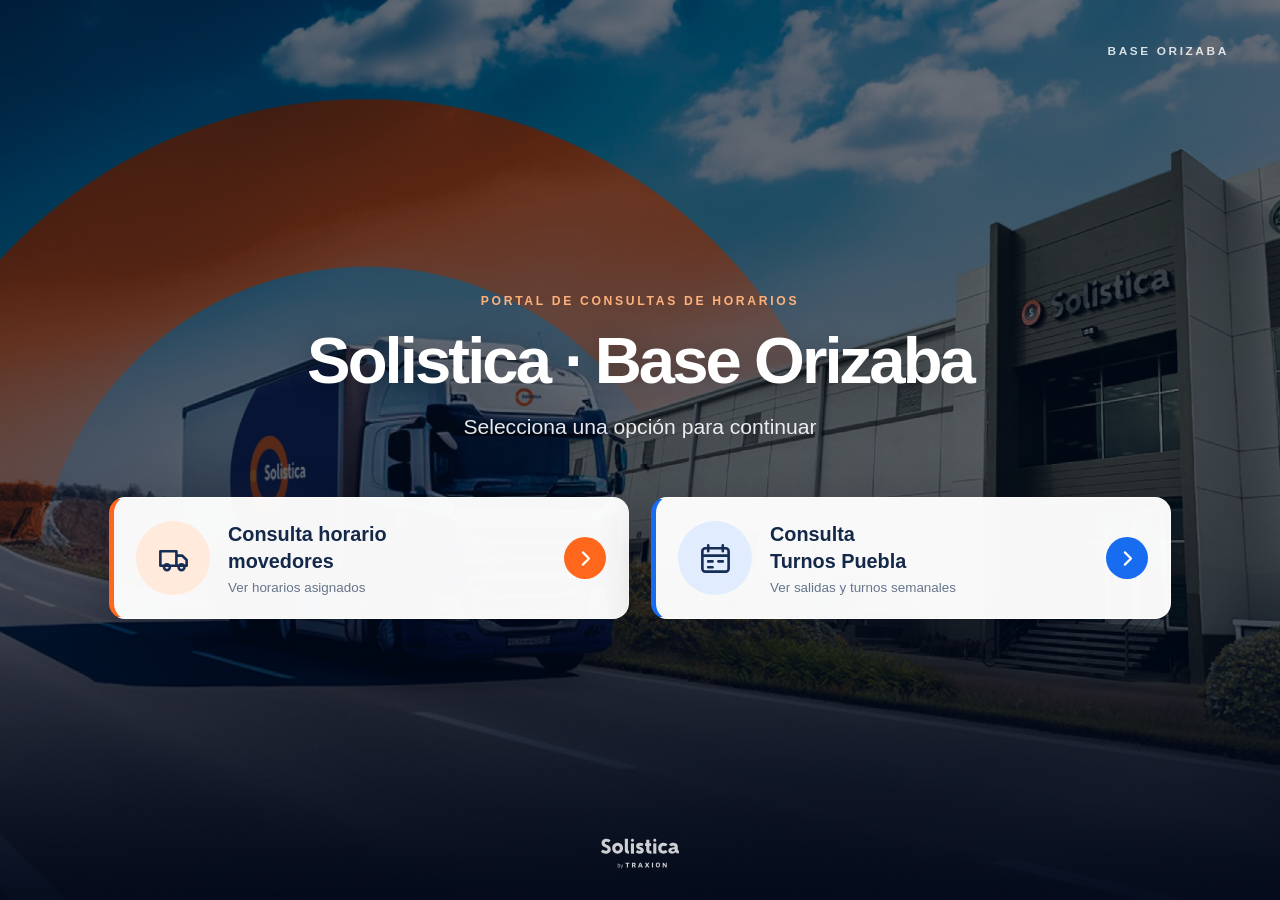
==== index.html @ ef9652c3 "Change Apply" ====
<!DOCTYPE html>
<html lang="es">
<head>
  <meta charset="UTF-8">
  <meta name="viewport" content="width=device-width, initial-scale=1.0">
  <meta name="theme-color" content="#071a2d">
  <meta name="description" content="Centro Operativo Solistica Base Orizaba. Acceso a horarios de movedores y turnos Puebla.">
  <title>Centro Operativo | Solistica Base Orizaba</title>
  <link rel="stylesheet" href="styles.css">
</head>
<body>
  <main class="hero">
    <header class="site-header"><div class=""></div></span></a>
      <span class="header-label">BASE ORIZABA</span>
    </header>

    <section class="welcome" aria-labelledby="page-title">
      <div class="intro">
        <p class="eyebrow">PORTAL DE CONSULTAS DE HORARIOS</p>
        <h1 id="page-title">Solistica · Base Orizaba</h1>
        <p class="subtitle">Selecciona una opción para continuar</p>
      </div>

      <nav class="menu-grid" aria-label="Consultas disponibles">
        <a class="menu-card menu-card--orange" href="./horarios-movedores/">
          <span class="menu-icon" aria-hidden="true">
            <svg viewBox="0 0 24 24" fill="none" stroke="currentColor" stroke-width="1.8" stroke-linecap="round" stroke-linejoin="round">
              <path d="M3 7h11v10H3zM14 10h4l3 3v4h-7z"/>
              <circle cx="7.5" cy="18" r="2"/><circle cx="17.5" cy="18" r="2"/>
            </svg>
          </span>
          <span class="menu-copy">
            <strong>Consulta horario<br>movedores</strong>
            <small>Ver horarios asignados</small>
          </span>
          <span class="menu-arrow" aria-hidden="true">
            <svg viewBox="0 0 24 24" fill="none" stroke="currentColor" stroke-width="2.5" stroke-linecap="round" stroke-linejoin="round"><path d="m9 5 7 7-7 7"/></svg>
          </span>
        </a>

        <a class="menu-card menu-card--blue" href="./turnospuebla/">
          <span class="menu-icon" aria-hidden="true">
            <svg viewBox="0 0 24 24" fill="none" stroke="currentColor" stroke-width="1.8" stroke-linecap="round" stroke-linejoin="round">
              <rect x="3" y="5" width="18" height="16" rx="2"/>
              <path d="M7 3v4M17 3v4M3 10h18M7 14h3M14 14h3M7 18h3"/>
            </svg>
          </span>
          <span class="menu-copy">
            <strong>Consulta<br>Turnos Puebla</strong>
            <small>Ver salidas y turnos semanales</small>
          </span>
          <span class="menu-arrow" aria-hidden="true">
            <svg viewBox="0 0 24 24" fill="none" stroke="currentColor" stroke-width="2.5" stroke-linecap="round" stroke-linejoin="round"><path d="m9 5 7 7-7 7"/></svg>
          </span>
        </a>
      </nav>
    </section>

    <footer class="site-footer">
      <img src="./assets/logo-solistica.svg" alt="Solistica">
    </footer>
  </main>
</body>
</html>
---- styles.css ----
/* Página principal responsive - Centro Operativo Solistica */
:root {
  font-family: "Segoe UI", Arial, sans-serif;
  color: #fff;
  background: #071a2d;
  font-synthesis: none;
  text-rendering: optimizeLegibility;
  -webkit-font-smoothing: antialiased;
}
* { box-sizing: border-box; }
html,
body {
  width: 100%;
  height: 100%;
  margin: 0;
  overflow: hidden;
  overscroll-behavior: none;
}
.hero {
  position: relative;
  isolation: isolate;
  width: 100%;
  height: 100vh;
  height: 100dvh;
  min-height: 0;
  max-height: 100vh;
  max-height: 100dvh;
  display: flex;
  flex-direction: column;
  overflow: hidden;
  background: #0a1d30 url("assets/Blog_TultePark.webp") center center / cover no-repeat;
}
.hero::before {
  content: "";
  position: absolute;
  z-index: -1;
  inset: 0;
  background: linear-gradient(180deg, rgba(0, 12, 29, .57) 0%, rgba(2, 13, 31, .63) 52%, rgba(0, 8, 23, .77) 100%);
}
.site-header {
  display: flex;
  justify-content: space-between;
  align-items: center;
  gap: 1rem;
  padding: clamp(24px, 3.4vw, 52px) clamp(24px, 4vw, 72px);
}
.brand {
  color: white;
  font-size: clamp(1.65rem, 2.4vw, 2.2rem);
  font-weight: 800;
  letter-spacing: -.055em;
  line-height: 1;
  text-decoration: none;
}
.brand-dot { color: #ff6b1a; }
.header-label {
  font-size: .74rem;
  letter-spacing: .22em;
  font-weight: 800;
  opacity: .82;
}
.welcome {
  width: min(100%, 1110px);
  min-height: 0;
  margin: auto;
  padding: clamp(1rem, 3vh, 2rem) 24px clamp(1rem, 5vh, 5rem);
  text-align: center;
}
.eyebrow {
  margin: 0 0 16px;
  color: #ffb17d;
  font-size: .76rem;
  letter-spacing: .22em;
  font-weight: 800;
}
h1 {
  margin: 0;
  font-weight: 800;
  line-height: 1.13;
  font-size: clamp(2.45rem, 5.1vw, 4.55rem);
  letter-spacing: -.045em;
  text-shadow: 0 4px 24px rgba(0,0,0,.22);
}
.subtitle {
  margin: 17px 0 0;
  color: rgba(255,255,255,.9);
  font-size: clamp(1rem, 1.65vw, 1.35rem);
}
.menu-grid {
  display: grid;
  grid-template-columns: repeat(2, minmax(0, 1fr));
  gap: 22px;
  margin-top: clamp(32px, 4.7vw, 58px);
}
.menu-card {
  --accent: #ff671d;
  --tint: #ffeadc;
  display: flex;
  align-items: center;
  gap: 18px;
  min-height: 122px;
  padding: 21px 22px;
  color: #142849;
  text-decoration: none;
  text-align: left;
  background: rgba(255,255,255,.97);
  border: 1px solid rgba(255,255,255,.8);
  border-left: 5px solid var(--accent);
  border-radius: 16px;
  box-shadow: 0 18px 50px rgba(0, 8, 29, .28);
  transition: transform .2s ease, box-shadow .2s ease;
}
.menu-card--blue { --accent: #176cf0; --tint: #e1edff; }
.menu-card:hover {
  transform: translateY(-5px);
  box-shadow: 0 25px 55px rgba(0, 8, 29, .38);
}
.menu-card:focus-visible, .brand:focus-visible {
  outline: 3px solid #fff;
  outline-offset: 4px;
}
.menu-icon {
  display: grid;
  place-items: center;
  flex: 0 0 74px;
  height: 74px;
  border-radius: 50%;
  background: var(--tint);
  color: #162d55;
}
.menu-icon svg { width: 35px; height: 35px; }
.menu-copy { flex: 1; min-width: 0; }
.menu-copy strong {
  display: block;
  font-size: clamp(1.02rem, 1.55vw, 1.3rem);
  font-weight: 800;
  line-height: 1.32;
}
.menu-copy small {
  display: block;
  margin-top: 6px;
  color: #66758b;
  font-size: .84rem;
}
.menu-arrow {
  display: grid;
  place-items: center;
  flex: 0 0 42px;
  height: 42px;
  border-radius: 50%;
  background: var(--accent);
  color: #fff;
}
.menu-arrow svg { width: 21px; height: 21px; }
.site-footer {
  padding: 0 22px 23px;
  text-align: center;
}
.site-footer img {
  display: block;
  width: 78px;
  height: auto;
  margin: 0 auto;
  opacity: .8;
}
@media (max-width: 720px) {
  .hero {
    background-position: 38% center;
  }
  .hero::before {
    background: linear-gradient(180deg, rgba(1,12,30,.57), rgba(1,13,31,.72) 50%, rgba(0,8,24,.80));
  }
  .site-header { padding: 20px 22px; }
  .header-label { font-size: .62rem; letter-spacing: .12em; }
  .welcome { padding: clamp(12px, 3vh, 20px) 22px clamp(12px, 4vh, 24px); }
  .eyebrow { font-size: .65rem; }
  .menu-grid { grid-template-columns: 1fr; gap: 12px; margin-top: 22px; }
  .menu-card {
    min-height: 86px;
    padding: 13px 15px;
    gap: 13px;
    transition: none;
  }
  .menu-card:hover {
    transform: none;
    box-shadow: 0 18px 50px rgba(0, 8, 29, .28);
  }
  .menu-icon { flex-basis: 58px; height: 58px; }
  .menu-icon svg { width: 29px; height: 29px; }
  .menu-arrow { flex-basis: 36px; height: 36px; }
  .menu-copy small { font-size: .76rem; }
}
@media (max-width: 370px) {
  .menu-card { gap: 9px; }
  .menu-copy strong { font-size: .98rem; }
  .menu-icon { flex-basis: 49px; height: 49px; }
}
@media (max-width: 720px) and (max-height: 600px) {
  .site-header { padding-top: 14px; padding-bottom: 14px; }
  .welcome { padding-top: 12px; padding-bottom: 16px; }
  .eyebrow { margin-bottom: 10px; }
  .subtitle { margin-top: 10px; }
  .menu-grid { margin-top: 16px; }
  .menu-card { min-height: 76px; padding-top: 10px; padding-bottom: 10px; }
  .menu-icon { flex-basis: 48px; height: 48px; }
  .menu-icon svg { width: 25px; height: 25px; }
  .menu-copy small { margin-top: 3px; }
  .site-footer { padding-bottom: 12px; }
}
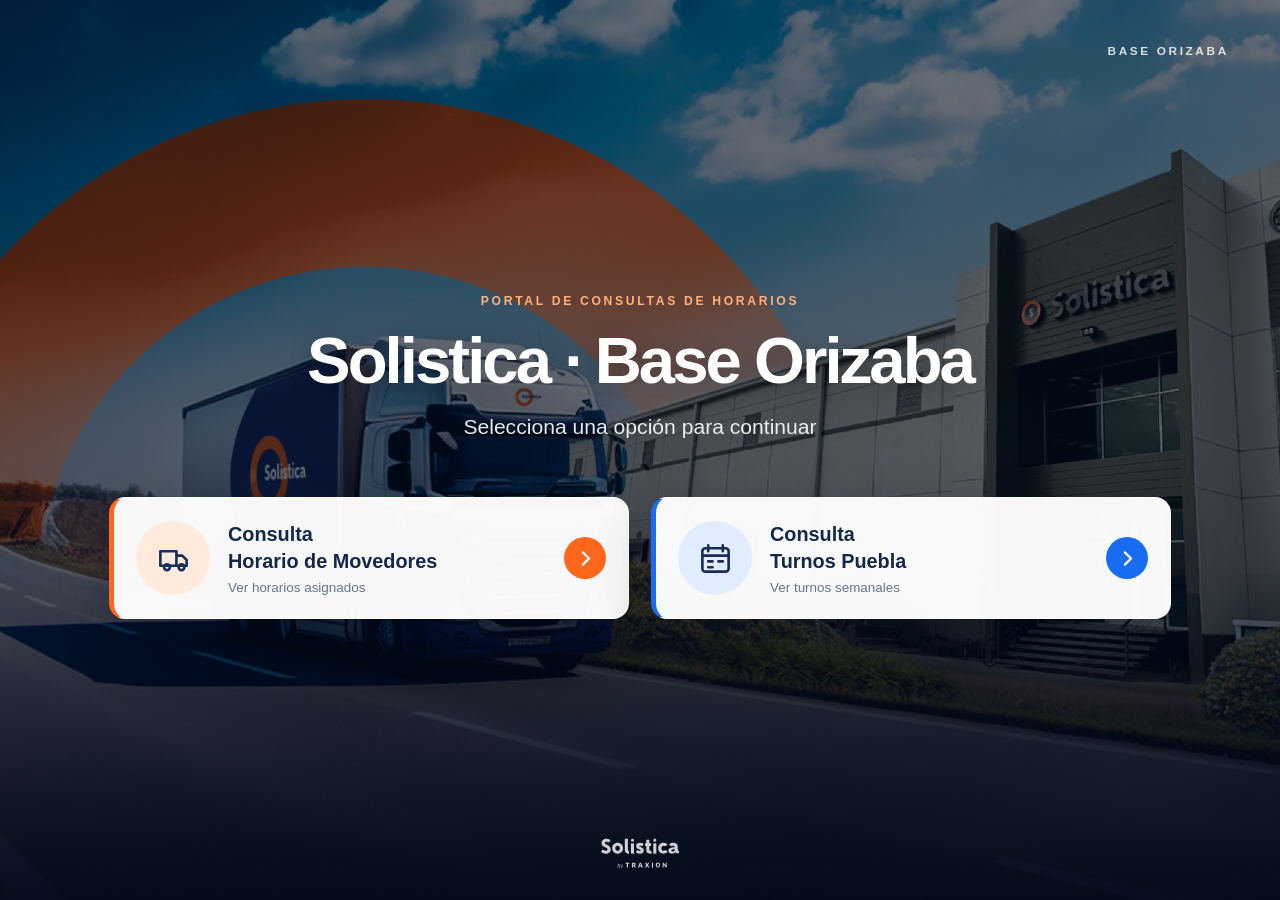
==== commit 3245a9f1: "Download Turno" ====
--- a/index.html
+++ b/index.html
@@ -5,7 +5,7 @@
   <meta name="viewport" content="width=device-width, initial-scale=1.0">
   <meta name="theme-color" content="#071a2d">
   <meta name="description" content="Centro Operativo Solistica Base Orizaba. Acceso a horarios de movedores y turnos Puebla.">
-  <title>Centro Operativo | Solistica Base Orizaba</title>
+  <title>Base Orizaba | Solistica</title>
   <link rel="stylesheet" href="styles.css">
 </head>
 <body>
@@ -30,7 +30,7 @@
             </svg>
           </span>
           <span class="menu-copy">
-            <strong>Consulta horario<br>movedores</strong>
+            <strong>Consulta<br>Horario de Movedores</strong>
             <small>Ver horarios asignados</small>
           </span>
           <span class="menu-arrow" aria-hidden="true">
@@ -47,7 +47,7 @@
           </span>
           <span class="menu-copy">
             <strong>Consulta<br>Turnos Puebla</strong>
-            <small>Ver salidas y turnos semanales</small>
+            <small>Ver turnos semanales</small>
           </span>
           <span class="menu-arrow" aria-hidden="true">
             <svg viewBox="0 0 24 24" fill="none" stroke="currentColor" stroke-width="2.5" stroke-linecap="round" stroke-linejoin="round"><path d="m9 5 7 7-7 7"/></svg>
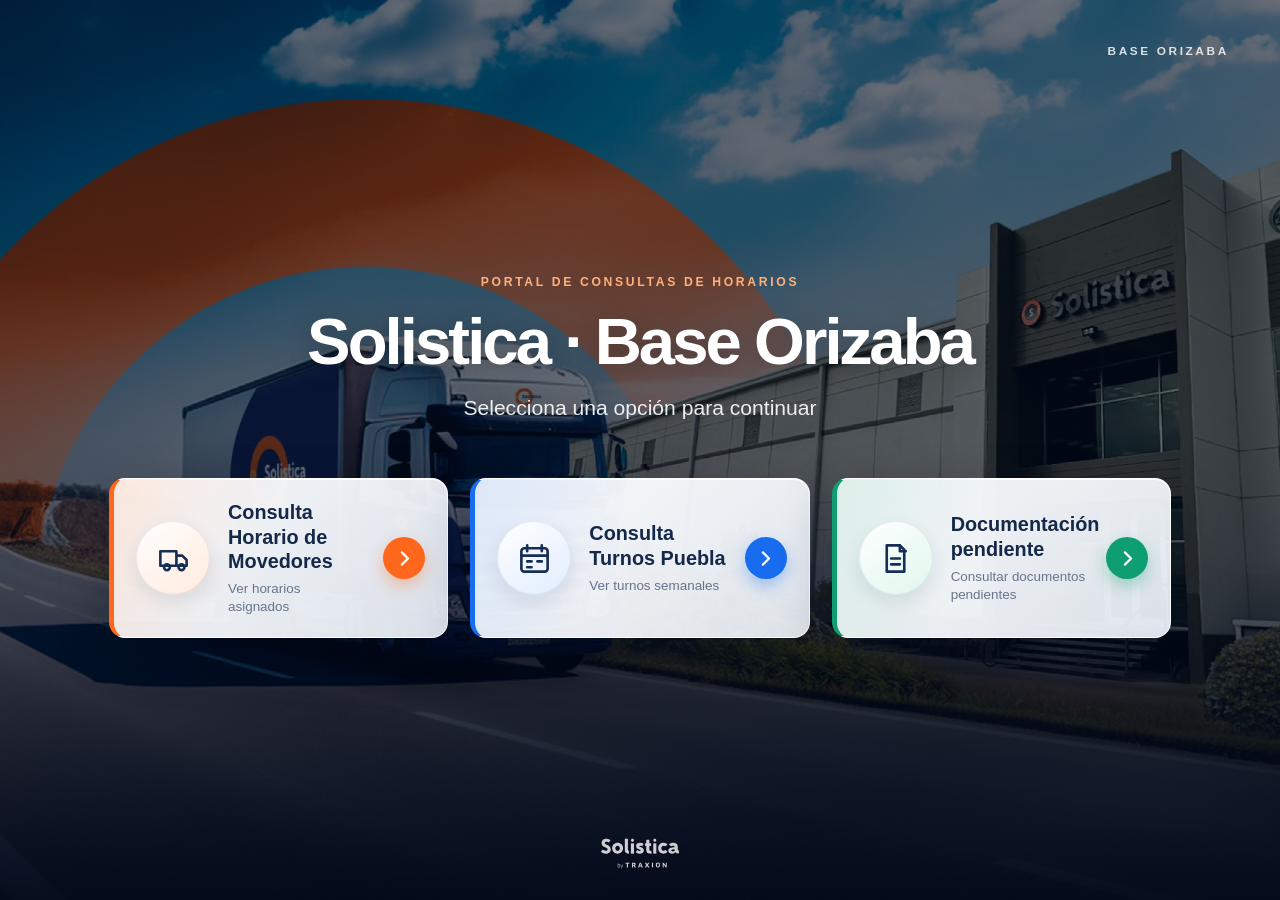
==== commit 2f8e1d35: "Update Changes" ====
--- a/index.html
+++ b/index.html
@@ -6,6 +6,7 @@
   <meta name="theme-color" content="#071a2d">
   <meta name="description" content="Centro Operativo Solistica Base Orizaba. Acceso a horarios de movedores y turnos Puebla.">
   <title>Base Orizaba | Solistica</title>
+  <link rel="icon" type="image/svg+xml" href="turnospuebla/Recursos_Imagenes/SVG-_15-SOLISTICA V1 COLOR 1.svg" />
   <link rel="stylesheet" href="styles.css">
 </head>
 <body>
@@ -22,7 +23,7 @@
       </div>
 
       <nav class="menu-grid" aria-label="Consultas disponibles">
-        <a class="menu-card menu-card--orange" href="./horarios-movedores/">
+        <a class="menu-card menu-card--orange" href="./horariosmovedores/">
           <span class="menu-icon" aria-hidden="true">
             <svg viewBox="0 0 24 24" fill="none" stroke="currentColor" stroke-width="1.8" stroke-linecap="round" stroke-linejoin="round">
               <path d="M3 7h11v10H3zM14 10h4l3 3v4h-7z"/>
@@ -53,6 +54,22 @@
             <svg viewBox="0 0 24 24" fill="none" stroke="currentColor" stroke-width="2.5" stroke-linecap="round" stroke-linejoin="round"><path d="m9 5 7 7-7 7"/></svg>
           </span>
         </a>
+
+        <a class="menu-card menu-card--green" href="documentacionpendiente/">
+          <span class="menu-icon" aria-hidden="true">
+            <svg viewBox="0 0 24 24" fill="none" stroke="currentColor" stroke-width="1.8" stroke-linecap="round" stroke-linejoin="round">
+              <path d="M6 3h9l3 3v15H6z"/>
+              <path d="M15 3v4h4M9 12h6M9 16h6"/>
+            </svg>
+          </span>
+          <span class="menu-copy">
+            <strong>Documentación<br>pendiente</strong>
+            <small>Consultar documentos pendientes</small>
+          </span>
+          <span class="menu-arrow" aria-hidden="true">
+            <svg viewBox="0 0 24 24" fill="none" stroke="currentColor" stroke-width="2.5" stroke-linecap="round" stroke-linejoin="round"><path d="m9 5 7 7-7 7"/></svg>
+          </span>
+        </a>
       </nav>
     </section>
 
--- a/styles.css
+++ b/styles.css
@@ -88,13 +88,15 @@
 }
 .menu-grid {
   display: grid;
-  grid-template-columns: repeat(2, minmax(0, 1fr));
+  grid-template-columns: repeat(3, minmax(0, 1fr));
   gap: 22px;
   margin-top: clamp(32px, 4.7vw, 58px);
 }
 .menu-card {
   --accent: #ff671d;
   --tint: #ffeadc;
+  position: relative;
+  isolation: isolate;
   display: flex;
   align-items: center;
   gap: 18px;
@@ -103,17 +105,28 @@
   color: #142849;
   text-decoration: none;
   text-align: left;
-  background: rgba(255,255,255,.97);
-  border: 1px solid rgba(255,255,255,.8);
+  background: linear-gradient(135deg, rgba(255,255,255,.98), rgba(241,247,255,.9));
+  border: 1px solid rgba(255,255,255,.92);
   border-left: 5px solid var(--accent);
   border-radius: 16px;
-  box-shadow: 0 18px 50px rgba(0, 8, 29, .28);
-  transition: transform .2s ease, box-shadow .2s ease;
+  box-shadow: 0 18px 50px rgba(0, 8, 29, .32), inset 0 1px 0 rgba(255,255,255,.95);
+  overflow: hidden;
+  transition: transform .2s ease, box-shadow .2s ease, background .2s ease;
+}
+.menu-card::before {
+  content: "";
+  position: absolute;
+  z-index: -1;
+  inset: 0;
+  background: linear-gradient(115deg, color-mix(in srgb, var(--accent) 13%, transparent), transparent 42%);
+  pointer-events: none;
 }
 .menu-card--blue { --accent: #176cf0; --tint: #e1edff; }
+.menu-card--green { --accent: #0f9d72; --tint: #dff7ed; }
 .menu-card:hover {
   transform: translateY(-5px);
-  box-shadow: 0 25px 55px rgba(0, 8, 29, .38);
+  background: linear-gradient(135deg, #fff, rgba(241,247,255,.96));
+  box-shadow: 0 25px 55px rgba(0, 8, 29, .44), 0 0 0 1px color-mix(in srgb, var(--accent) 35%, transparent);
 }
 .menu-card:focus-visible, .brand:focus-visible {
   outline: 3px solid #fff;
@@ -125,22 +138,26 @@
   flex: 0 0 74px;
   height: 74px;
   border-radius: 50%;
-  background: var(--tint);
+  background: linear-gradient(145deg, #fff, var(--tint));
   color: #162d55;
+  box-shadow: inset 0 0 0 1px rgba(20,45,85,.08), 0 8px 18px rgba(20,45,85,.1);
+  transition: transform .2s ease;
 }
 .menu-icon svg { width: 35px; height: 35px; }
+.menu-card:hover .menu-icon { transform: scale(1.06) rotate(-3deg); }
 .menu-copy { flex: 1; min-width: 0; }
 .menu-copy strong {
   display: block;
   font-size: clamp(1.02rem, 1.55vw, 1.3rem);
   font-weight: 800;
-  line-height: 1.32;
+  line-height: 1.25;
 }
 .menu-copy small {
   display: block;
   margin-top: 6px;
   color: #66758b;
   font-size: .84rem;
+  line-height: 1.35;
 }
 .menu-arrow {
   display: grid;
@@ -150,8 +167,14 @@
   border-radius: 50%;
   background: var(--accent);
   color: #fff;
+  box-shadow: 0 7px 16px color-mix(in srgb, var(--accent) 35%, transparent);
+  transition: transform .2s ease, box-shadow .2s ease;
 }
 .menu-arrow svg { width: 21px; height: 21px; }
+.menu-card:hover .menu-arrow {
+  transform: translateX(3px);
+  box-shadow: 0 9px 20px color-mix(in srgb, var(--accent) 48%, transparent);
+}
 .site-footer {
   padding: 0 22px 23px;
   text-align: center;
@@ -183,7 +206,7 @@
   }
   .menu-card:hover {
     transform: none;
-    box-shadow: 0 18px 50px rgba(0, 8, 29, .28);
+    box-shadow: 0 18px 50px rgba(0, 8, 29, .32), inset 0 1px 0 rgba(255,255,255,.95);
   }
   .menu-icon { flex-basis: 58px; height: 58px; }
   .menu-icon svg { width: 29px; height: 29px; }
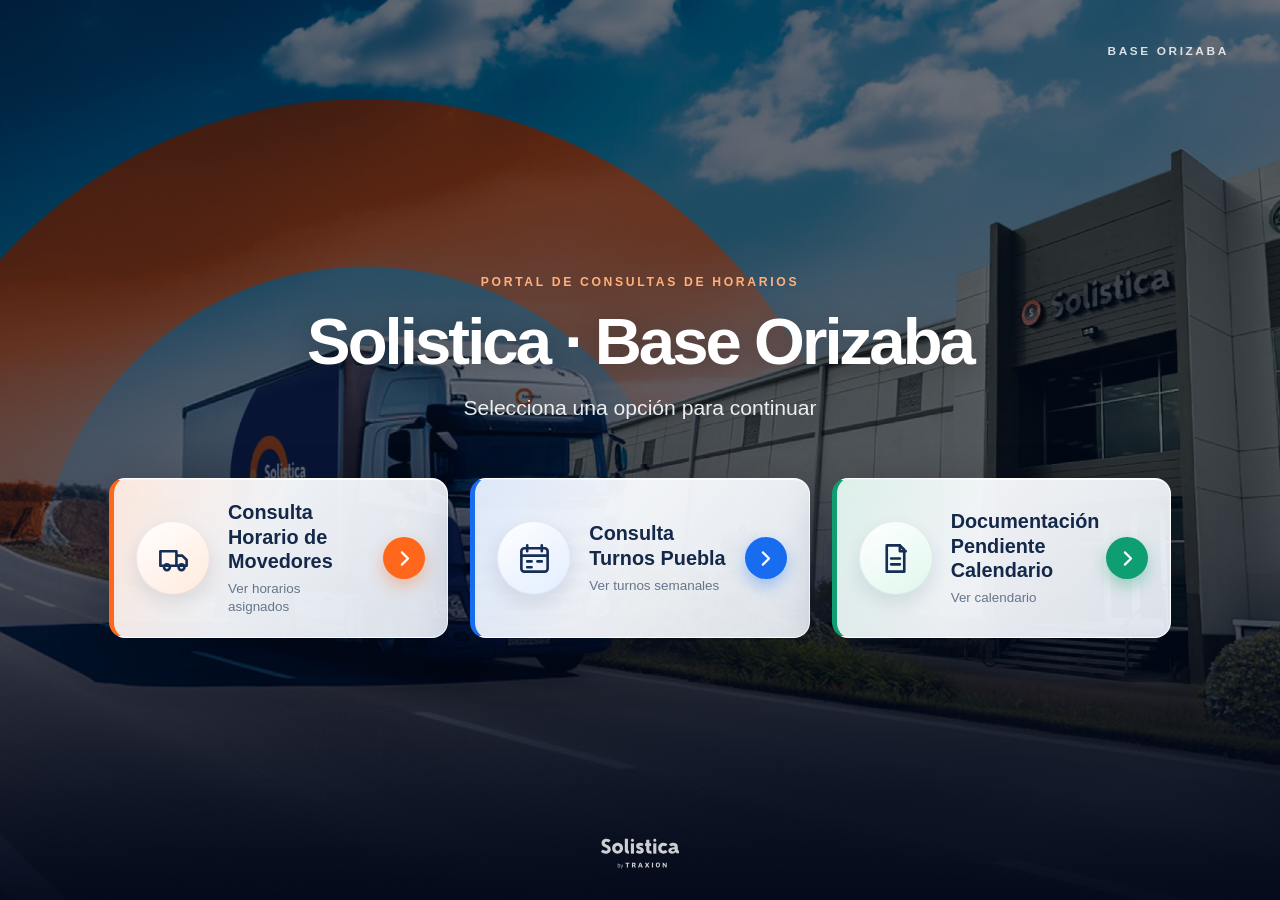
==== commit 84abf606: "Update Index Construction" ====
--- a/index.html
+++ b/index.html
@@ -63,8 +63,8 @@
             </svg>
           </span>
           <span class="menu-copy">
-            <strong>Documentación<br>pendiente</strong>
-            <small>Consultar documentos pendientes</small>
+            <strong>Documentación<br>Pendiente<br>Calendario</strong>
+            <small>Ver calendario</small>
           </span>
           <span class="menu-arrow" aria-hidden="true">
             <svg viewBox="0 0 24 24" fill="none" stroke="currentColor" stroke-width="2.5" stroke-linecap="round" stroke-linejoin="round"><path d="m9 5 7 7-7 7"/></svg>
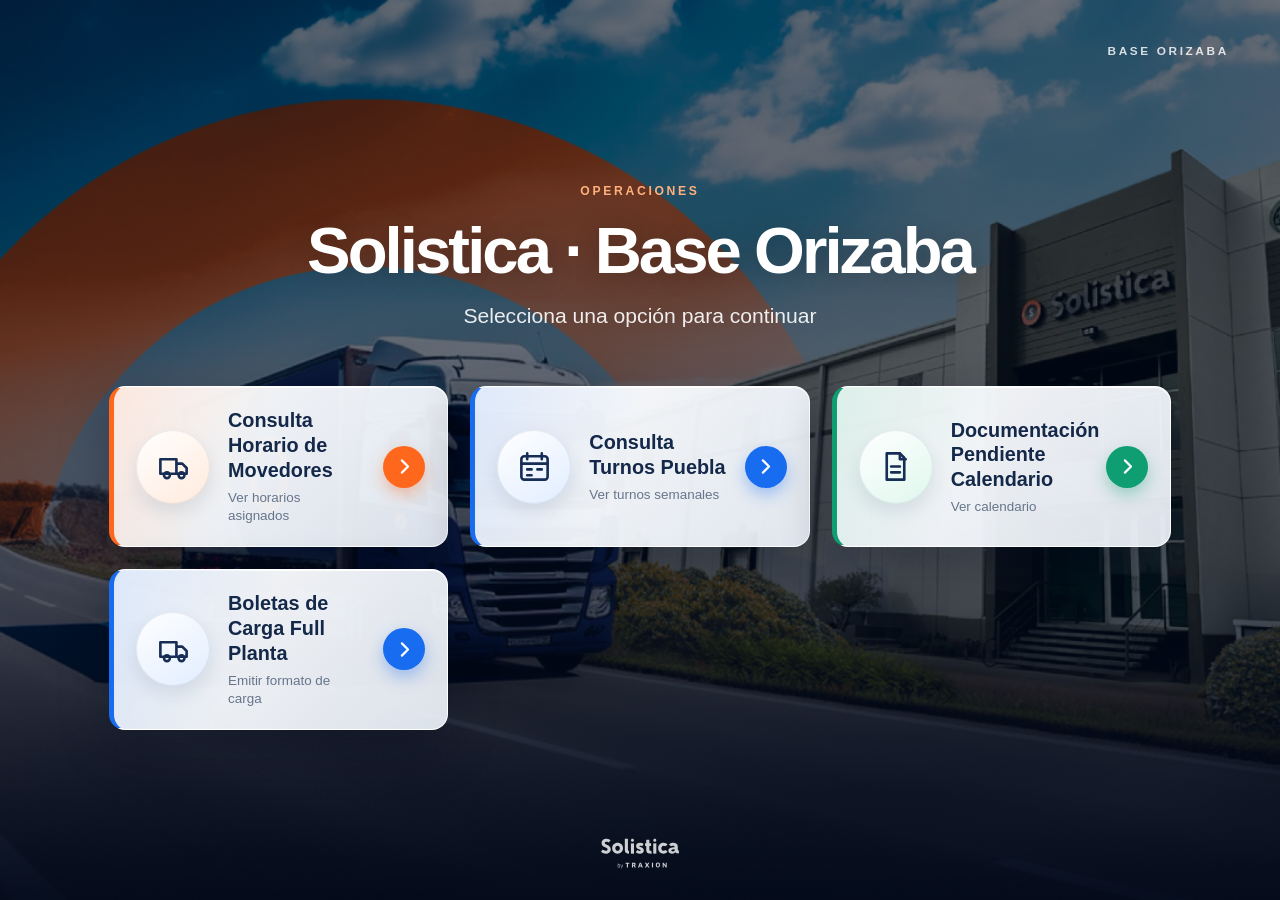
==== commit de471d59: "update boletas planta" ====
--- a/index.html
+++ b/index.html
@@ -7,7 +7,7 @@
   <meta name="description" content="Centro Operativo Solistica Base Orizaba. Acceso a horarios de movedores y turnos Puebla.">
   <title>Base Orizaba | Solistica</title>
   <link rel="icon" type="image/svg+xml" href="turnospuebla/Recursos_Imagenes/SVG-_15-SOLISTICA V1 COLOR 1.svg" />
-  <link rel="stylesheet" href="styles.css">
+  <link rel="stylesheet" href="styles.css?v=20261106">
 </head>
 <body>
   <main class="hero">
@@ -17,7 +17,7 @@
 
     <section class="welcome" aria-labelledby="page-title">
       <div class="intro">
-        <p class="eyebrow">PORTAL DE CONSULTAS DE HORARIOS</p>
+        <p class="eyebrow">OPERACIONES</p>
         <h1 id="page-title">Solistica · Base Orizaba</h1>
         <p class="subtitle">Selecciona una opción para continuar</p>
       </div>
@@ -70,11 +70,26 @@
             <svg viewBox="0 0 24 24" fill="none" stroke="currentColor" stroke-width="2.5" stroke-linecap="round" stroke-linejoin="round"><path d="m9 5 7 7-7 7"/></svg>
           </span>
         </a>
+
+        <a class="menu-card menu-card--blue" href="cargasplanta/">
+          <span class="menu-icon" aria-hidden="true">
+            <svg viewBox="0 0 24 24" fill="none" stroke="currentColor" stroke-width="1.8" stroke-linecap="round" stroke-linejoin="round">
+              <path d="M3 7h11v10H3zM14 10h4l3 3v4h-7z"/><circle cx="7.5" cy="18" r="2"/><circle cx="17.5" cy="18" r="2"/>
+            </svg>
+          </span>
+          <span class="menu-copy">
+            <strong>Boletas de<br>Carga Full Planta</strong>
+            <small>Emitir formato de carga</small>
+          </span>
+          <span class="menu-arrow" aria-hidden="true">
+            <svg viewBox="0 0 24 24" fill="none" stroke="currentColor" stroke-width="2.5" stroke-linecap="round" stroke-linejoin="round"><path d="m9 5 7 7-7 7"/></svg>
+          </span>
+        </a>
       </nav>
     </section>
 
     <footer class="site-footer">
-      <img src="./assets/logo-solistica.svg" alt="Solistica">
+      <img src="./assets/logo-solistica.svg?v=20261106" alt="Solistica">
     </footer>
   </main>
 </body>
--- a/styles.css
+++ b/styles.css
@@ -28,7 +28,7 @@
   display: flex;
   flex-direction: column;
   overflow: hidden;
-  background: #0a1d30 url("assets/Blog_TultePark.webp") center center / cover no-repeat;
+  background: #0a1d30 url("assets/Blog_TultePark.webp?v=20261106") center center / cover no-repeat;
 }
 .hero::before {
   content: "";
